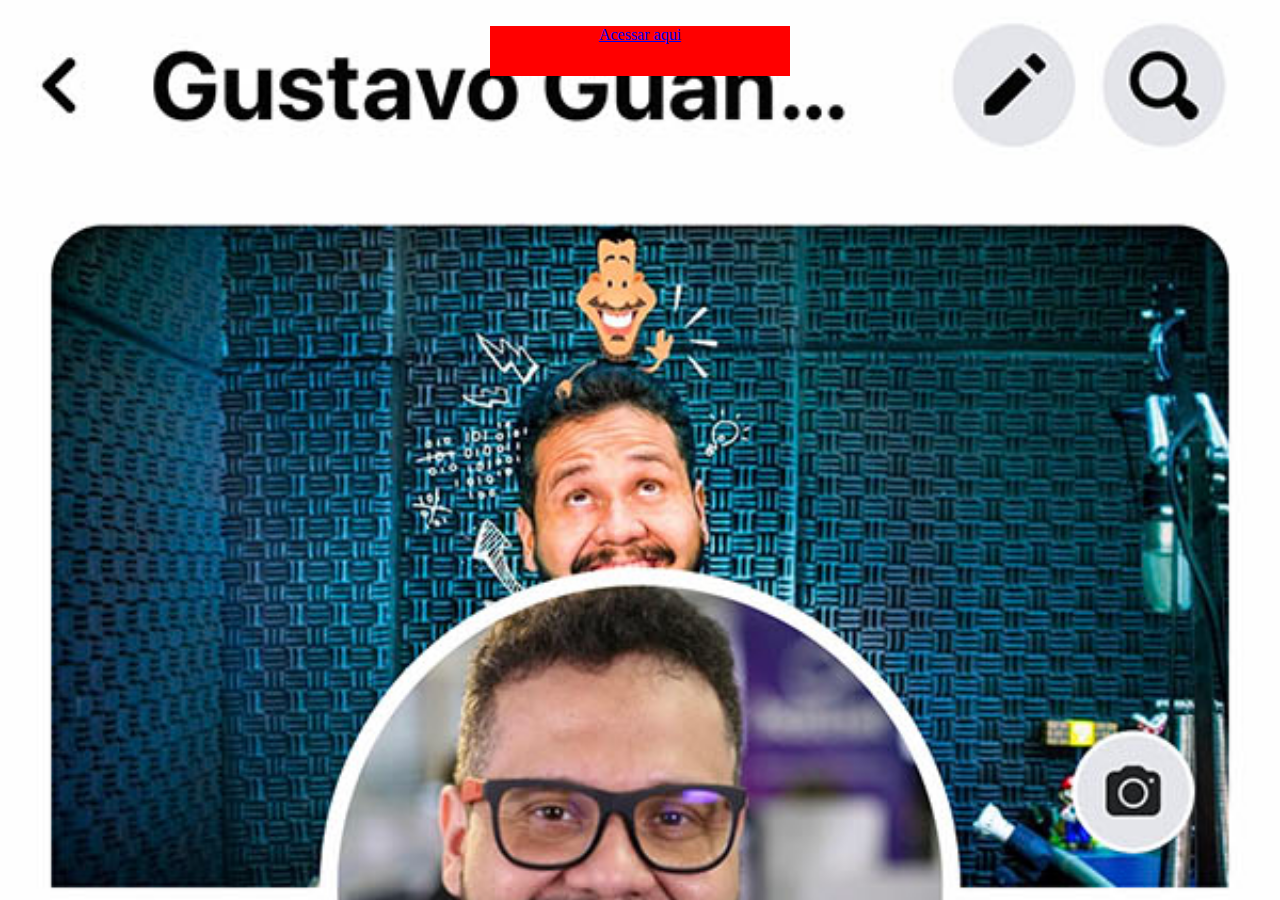
==== facebook/index.html @ 1cc7c3cd "img.src" ====
<!DOCTYPE html>
<html lang="en">
<head>
    <meta charset="UTF-8">
    <meta http-equiv="X-UA-Compatible" content="IE=edge">
    <meta name="viewport" content="width=device-width, initial-scale=1.0">
    <title>face</title>
</head>
<style>
    body{
        background-image: url("../midia/imagens/tela-facebook.jpg");
        background-size: cover;
    }
    div{
        background-color: red;
        width: 300px;
        height: 50px;
        text-align: center;
        margin: auto;
    }
</style>
<body>
    <img src="" alt="">
    <a href="https://pt-pt.facebook.com/">
        <div id="clique">Acessar aqui</div>
    </a>
</body>
</html>
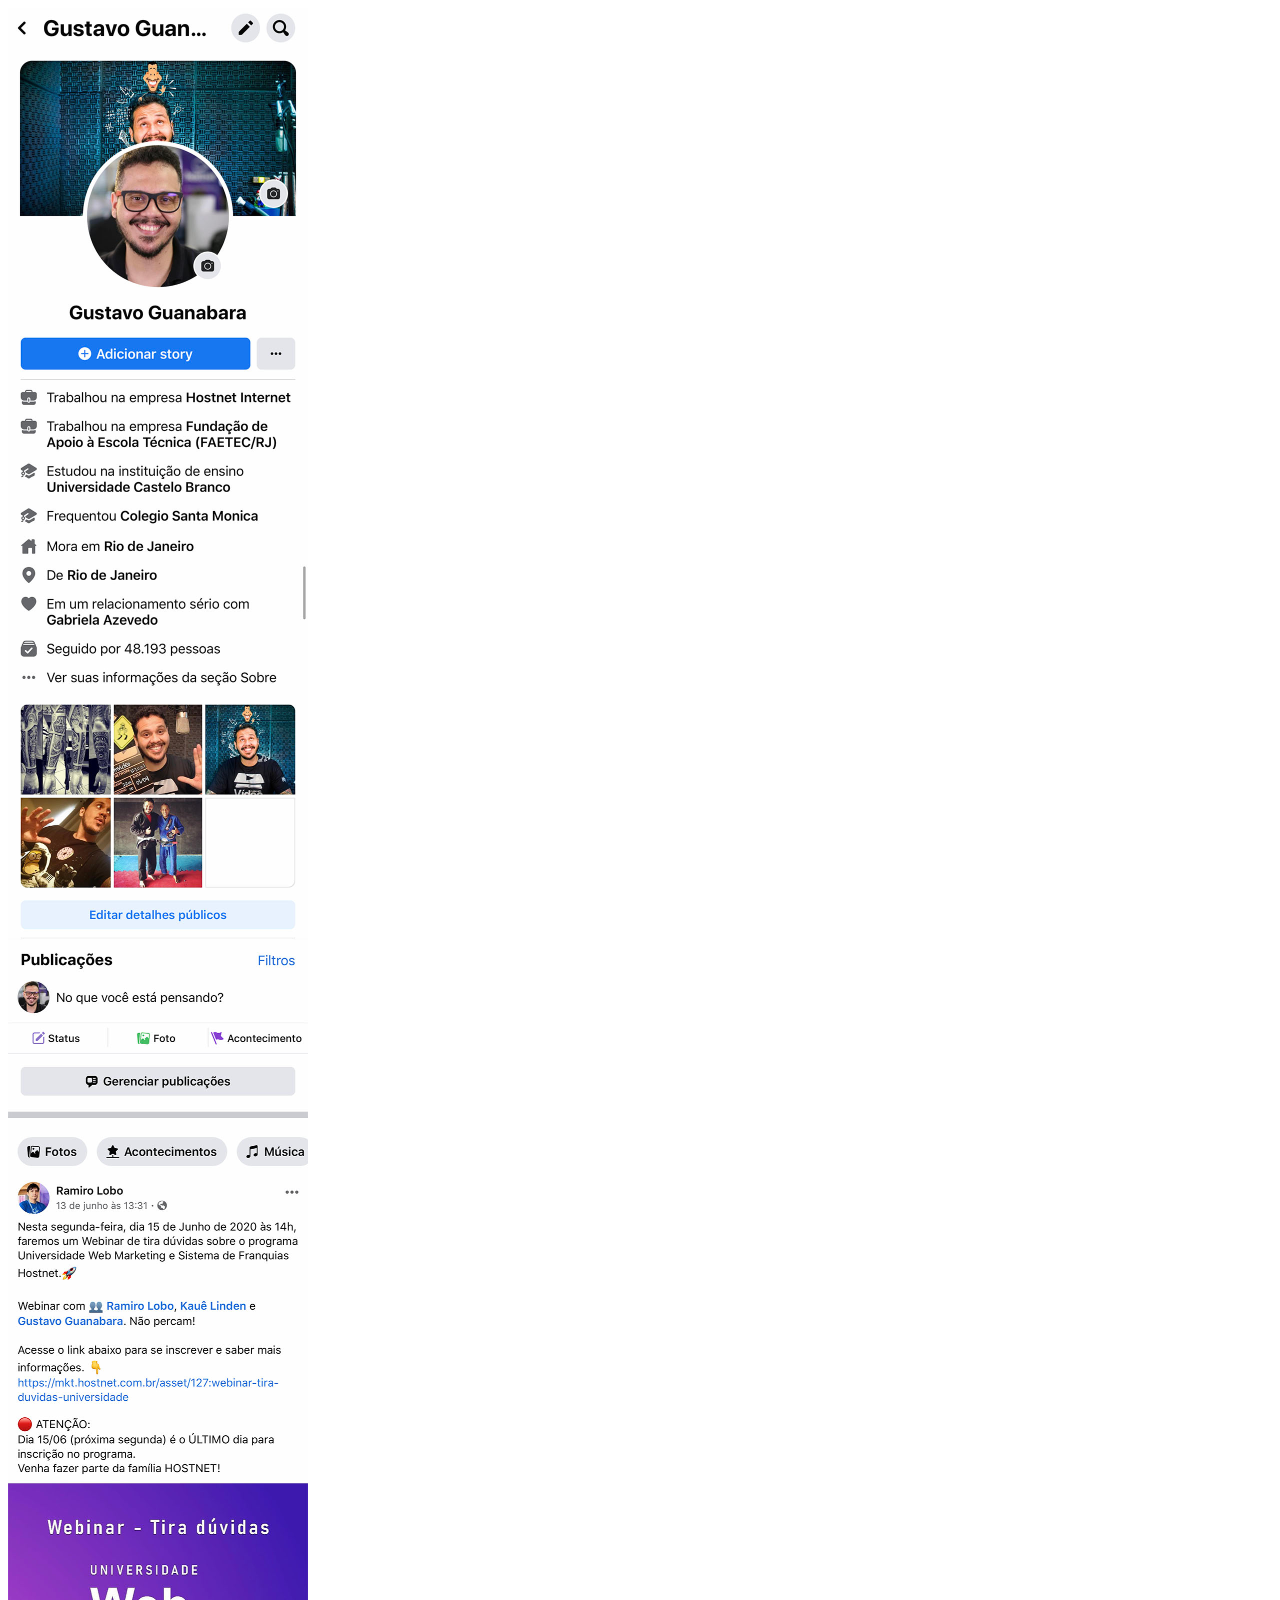
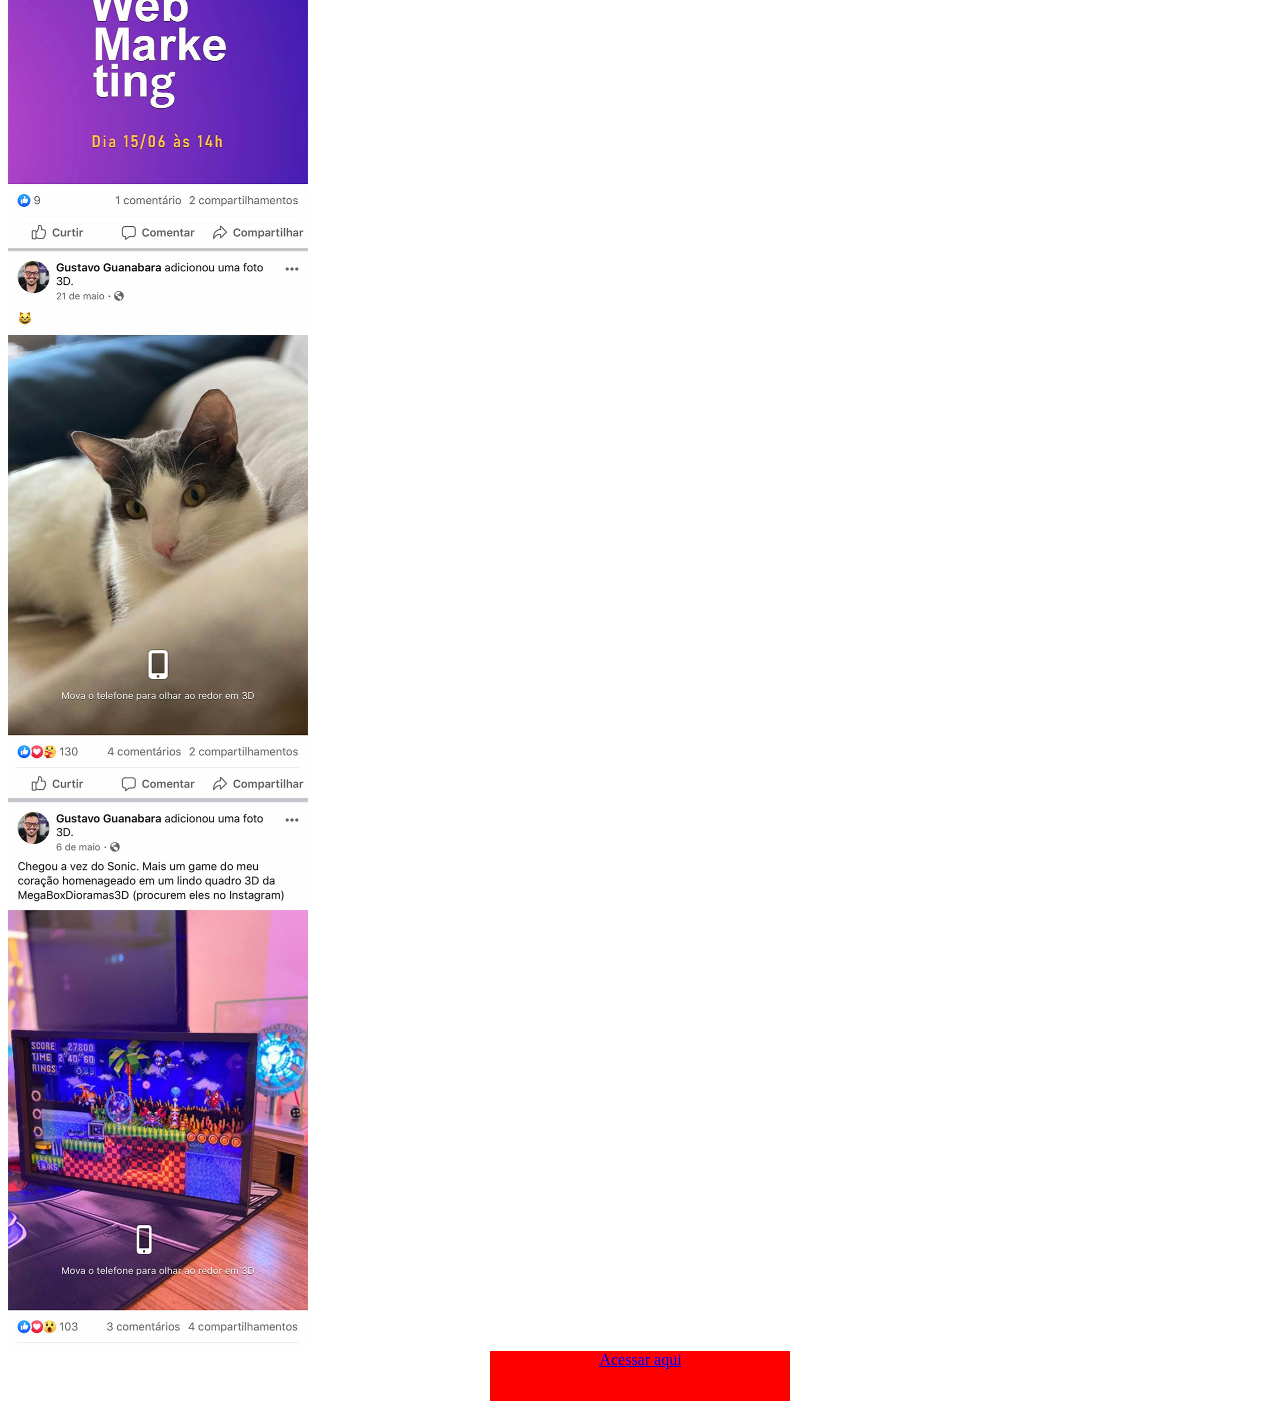
==== commit c8870cbe: "Update index.html" ====
--- a/facebook/index.html
+++ b/facebook/index.html
@@ -7,20 +7,25 @@
     <title>face</title>
 </head>
 <style>
-    body{
-        background-image: url("../midia/imagens/tela-facebook.jpg");
-        background-size: cover;
-    }
     div{
         background-color: red;
         width: 300px;
         height: 50px;
         text-align: center;
         margin: auto;
+        background-size: cover;
+
+
+
+    }
+    img{
+        width: 300px;
+        margin: auto;
+        height: auto;
     }
 </style>
 <body>
-    <img src="" alt="">
+    <img src="../midia/imagens/tela-facebook.jpg" alt="">
     <a href="https://pt-pt.facebook.com/">
         <div id="clique">Acessar aqui</div>
     </a>
